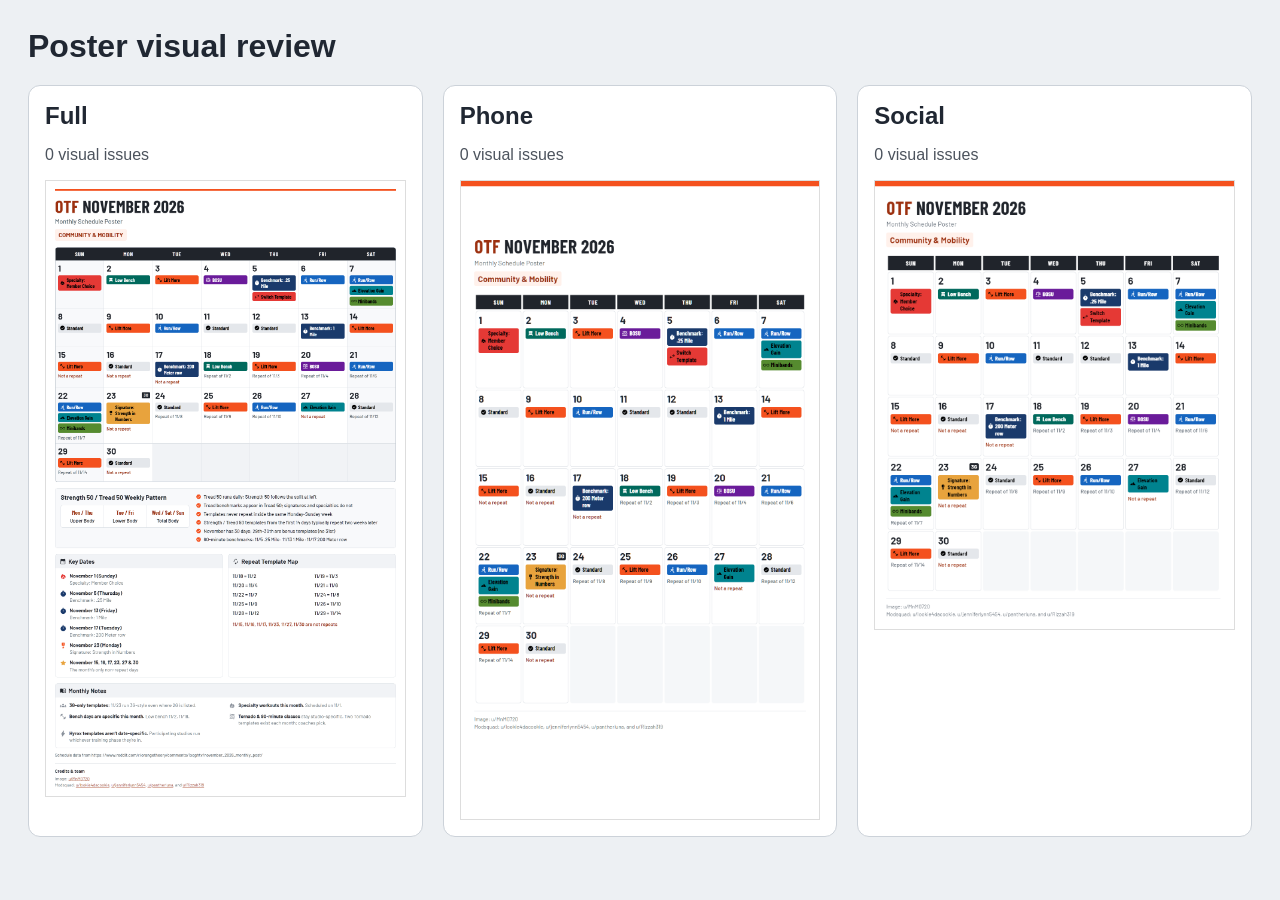
==== out/2026-11-revised/index.html @ 840278c9 "Redesign posters and automate RSS reviews with historical coverage" ====
<!doctype html><html><meta charset="utf-8"><title>Poster visual review</title><style>*{box-sizing:border-box}body{margin:0;padding:28px;background:#edf0f3;color:#202732;font:16px Arial,sans-serif}h1{margin:0 0 20px}main{display:grid;grid-template-columns:repeat(3,minmax(0,1fr));gap:20px}section{background:white;border:1px solid #ccd2d9;border-radius:12px;padding:16px;min-width:0}h2{margin:0 0 10px}li{overflow-wrap:anywhere}img{display:block;width:100%;height:auto;border:1px solid #ddd}p{color:#4c535d}</style><h1>Poster visual review</h1><main><section><h2>Full</h2><p>0 visual issues</p><ul></ul><img alt="full poster preview" src="[data-uri]"></section><section><h2>Phone</h2><p>0 visual issues</p><ul></ul><img alt="phone poster preview" src="[data-uri]"></section><section><h2>Social</h2><p>0 visual issues</p><ul></ul><img alt="social poster preview" src="[data-uri]"></section></main></html>
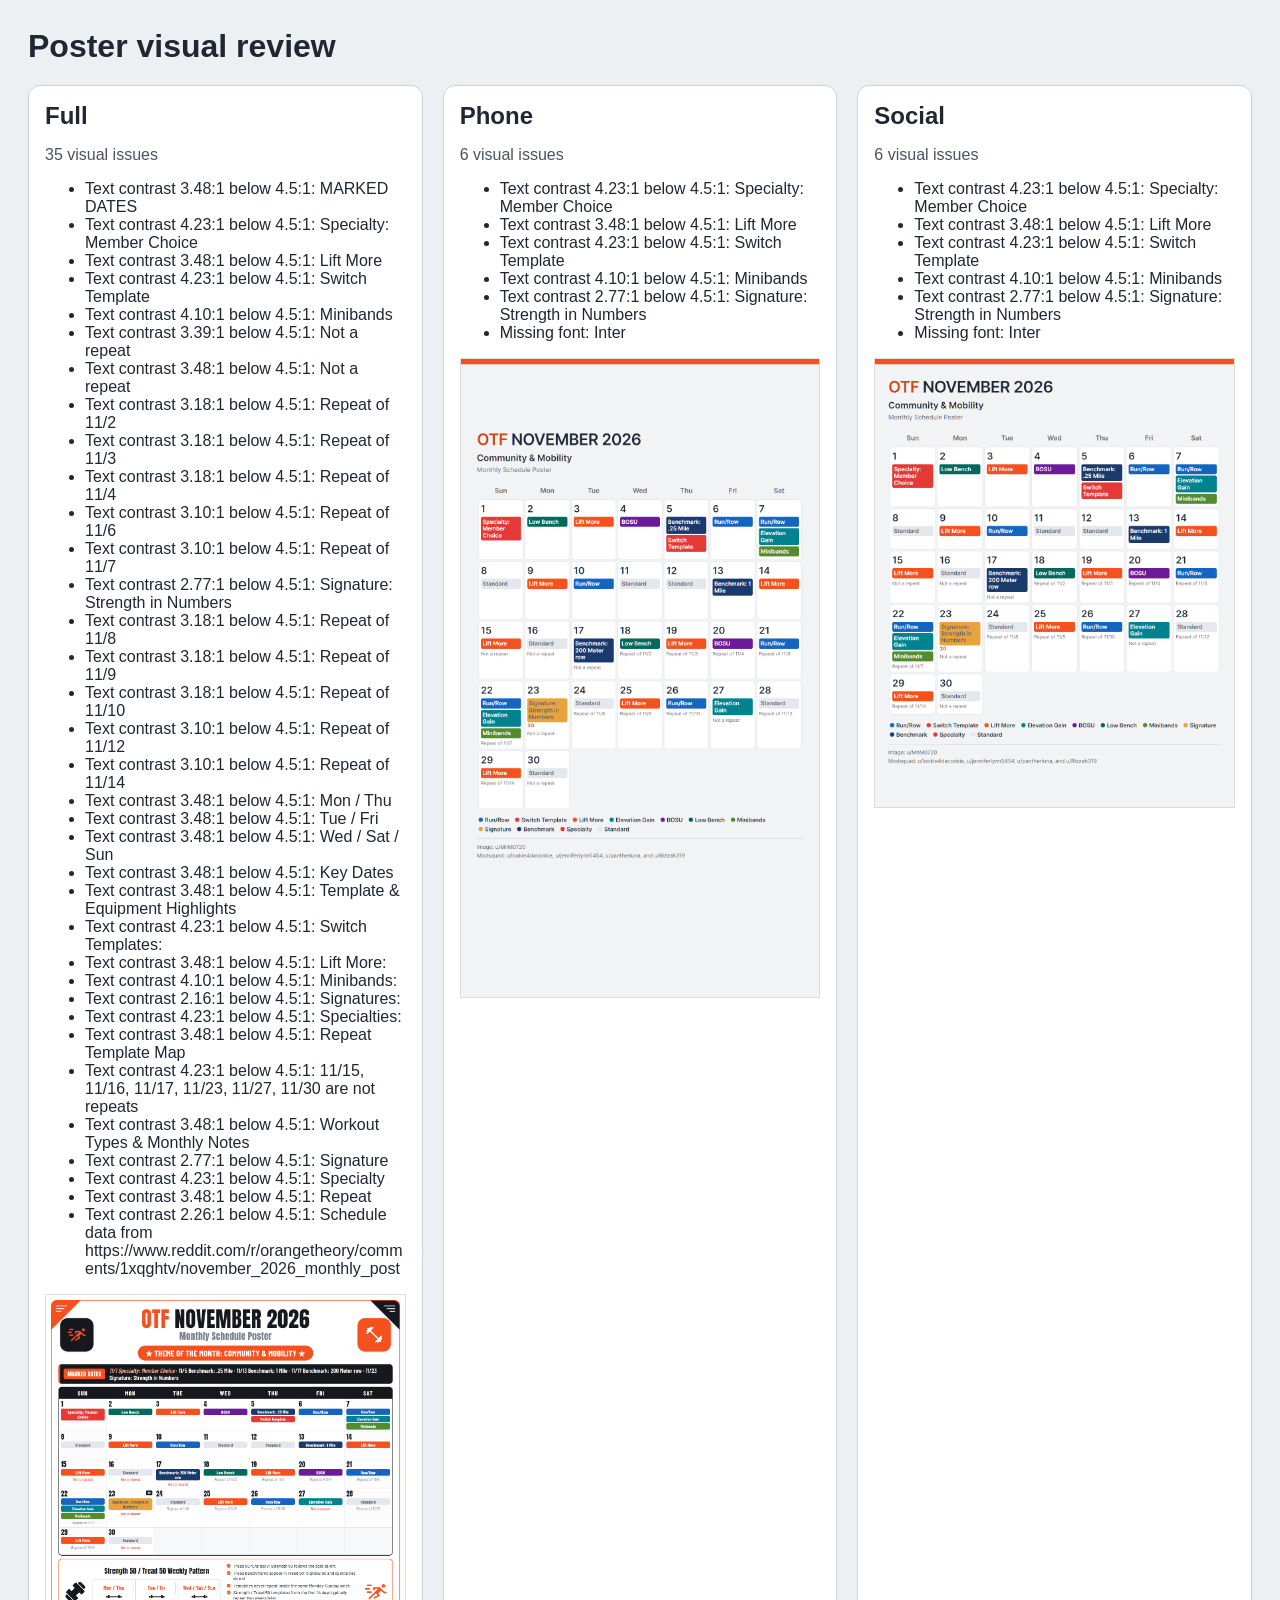
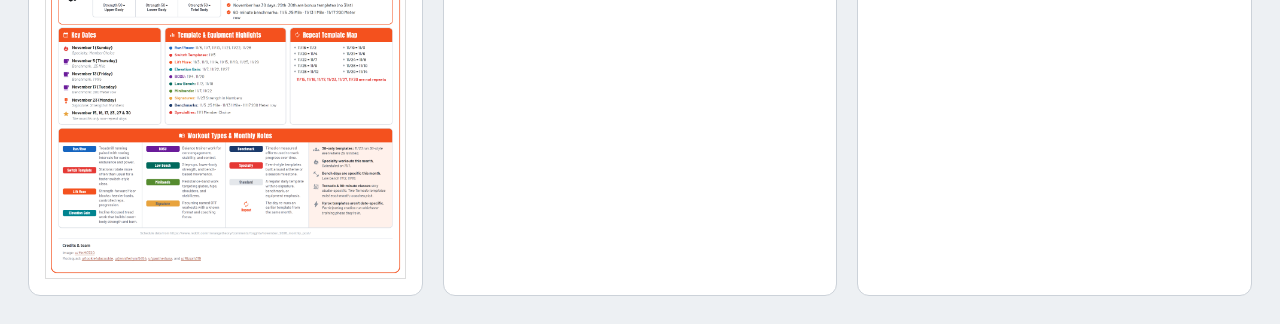
==== commit 55150d65: "Restore the original poster appearance" ====
--- a/out/2026-11-revised/index.html
+++ b/out/2026-11-revised/index.html
@@ -1 +1 @@
-<!doctype html><html><meta charset="utf-8"><title>Poster visual review</title><style>*{box-sizing:border-box}body{margin:0;padding:28px;background:#edf0f3;color:#202732;font:16px Arial,sans-serif}h1{margin:0 0 20px}main{display:grid;grid-template-columns:repeat(3,minmax(0,1fr));gap:20px}section{background:white;border:1px solid #ccd2d9;border-radius:12px;padding:16px;min-width:0}h2{margin:0 0 10px}li{overflow-wrap:anywhere}img{display:block;width:100%;height:auto;border:1px solid #ddd}p{color:#4c535d}</style><h1>Poster visual review</h1><main><section><h2>Full</h2><p>0 visual issues</p><ul></ul><img alt="full poster preview" src="[data-uri]